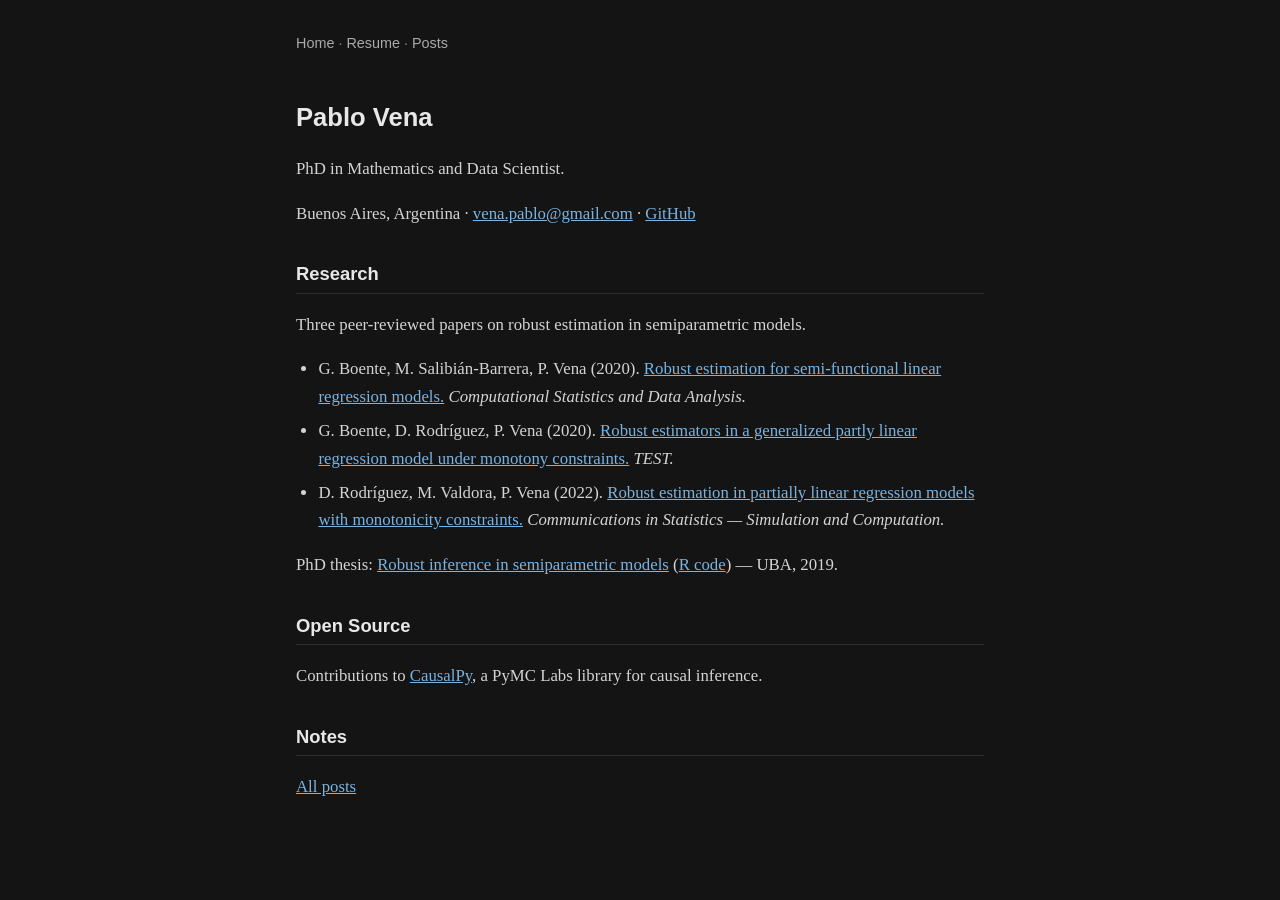
==== index.html @ 3d468047 "publish" ====
<?xml version="1.0" encoding="utf-8"?>
<!DOCTYPE html PUBLIC "-//W3C//DTD XHTML 1.0 Strict//EN"
"http://www.w3.org/TR/xhtml1/DTD/xhtml1-strict.dtd">
<html xmlns="http://www.w3.org/1999/xhtml" lang="en" xml:lang="en">
<head>
<!-- 2026-04-30 Thu 05:27 -->
<meta http-equiv="Content-Type" content="text/html;charset=utf-8" />
<meta name="viewport" content="width=device-width, initial-scale=1" />
<title>Pablo Vena</title>
<meta name="generator" content="Org Mode" />
<link rel='stylesheet' href='/style.css'>
</head>
<body>
<div id="preamble" class="status">
<nav><a href='/'>Home</a> · <a href='/resume.html'>Resume</a> · <a href='/posts/'>Posts</a></nav>
</div>
<div id="content" class="content">
<h1 class="title">Pablo Vena</h1>
<p>
PhD in Mathematics and Data Scientist.
</p>

<p>
Buenos Aires, Argentina · <a href="mailto:vena.pablo@gmail.com">vena.pablo@gmail.com</a> · <a href="https://github.com/anevolbap">GitHub</a>
</p>
<div id="outline-container-org358eabf" class="outline-2">
<h2 id="org358eabf">Research</h2>
<div class="outline-text-2" id="text-org358eabf">
<p>
Three peer-reviewed papers on robust estimation in semiparametric models.
</p>

<ul class="org-ul">
<li>G. Boente, M. Salibián-Barrera, P. Vena (2020).
<a href="https://doi.org/10.1016/j.csda.2020.107041">Robust estimation for semi-functional linear regression models.</a>
<i>Computational Statistics and Data Analysis.</i></li>

<li>G. Boente, D. Rodríguez, P. Vena (2020).
<a href="https://doi.org/10.1007/s11749-019-00629-7">Robust estimators in a generalized partly linear regression model under monotony constraints.</a>
<i>TEST.</i></li>

<li>D. Rodríguez, M. Valdora, P. Vena (2022).
<a href="https://ri.conicet.gov.ar/handle/11336/143181">Robust estimation in partially linear regression models with monotonicity constraints.</a>
<i>Communications in Statistics — Simulation and Computation.</i></li>
</ul>

<p>
PhD thesis: <a href="https://bibliotecadigital.exactas.uba.ar/collection/tesis/document/tesis_n6722_Vena">Robust inference in semiparametric models</a> (<a href="https://github.com/anevolbap/RobustFPLM">R code</a>) — UBA, 2019.
</p>
</div>
</div>
<div id="outline-container-org562a15d" class="outline-2">
<h2 id="org562a15d">Open Source</h2>
<div class="outline-text-2" id="text-org562a15d">
<p>
Contributions to <a href="https://github.com/pymc-labs/CausalPy/pulls?q=is%3Apr+author%3Aanevolbap+">CausalPy</a>, a PyMC Labs library for causal inference.
</p>
</div>
</div>
<div id="outline-container-org6419fb3" class="outline-2">
<h2 id="org6419fb3">Notes</h2>
<div class="outline-text-2" id="text-org6419fb3">
<p>
<a href="posts/index.html">All posts</a>
</p>
</div>
</div>
</div>
</body>
</html>
---- style.css ----
*, *::before, *::after { box-sizing: border-box; }

body {
  max-width: 720px;
  margin: 2rem auto;
  padding: 0 1rem;
  font-family: Georgia, serif;
  font-size: 1.05rem;
  line-height: 1.65;
  color: #d4d4d4;
  background: #141414;
}

nav {
  font-family: sans-serif;
  font-size: 0.9rem;
  margin-bottom: 2.5rem;
  color: #888;
}

nav a { color: #aaa; text-decoration: none; }
nav a:hover { color: #e0e0e0; text-decoration: underline; }

h1, h2, h3 {
  font-family: sans-serif;
  font-weight: 600;
  margin-top: 2rem;
  color: #e8e8e8;
}

h1 { font-size: 1.6rem; margin-top: 0; }
h2 { font-size: 1.15rem; border-bottom: 1px solid #2e2e2e; padding-bottom: 0.2rem; }

a { color: #7ab3e0; }
a:hover { color: #a8cfef; }

pre {
  background: #1e1e1e;
  border: 1px solid #2e2e2e;
  padding: 1rem;
  overflow-x: auto;
  font-size: 0.9rem;
  line-height: 1.4;
}

code { font-size: 0.9em; background: #1e1e1e; padding: 0.1em 0.3em; color: #d4d4d4; }
pre code { background: none; padding: 0; }

ul { padding-left: 1.4rem; }
li { margin-bottom: 0.4rem; }

em { color: #b0b0b0; }

.date { color: #666; font-size: 0.9rem; font-family: sans-serif; }
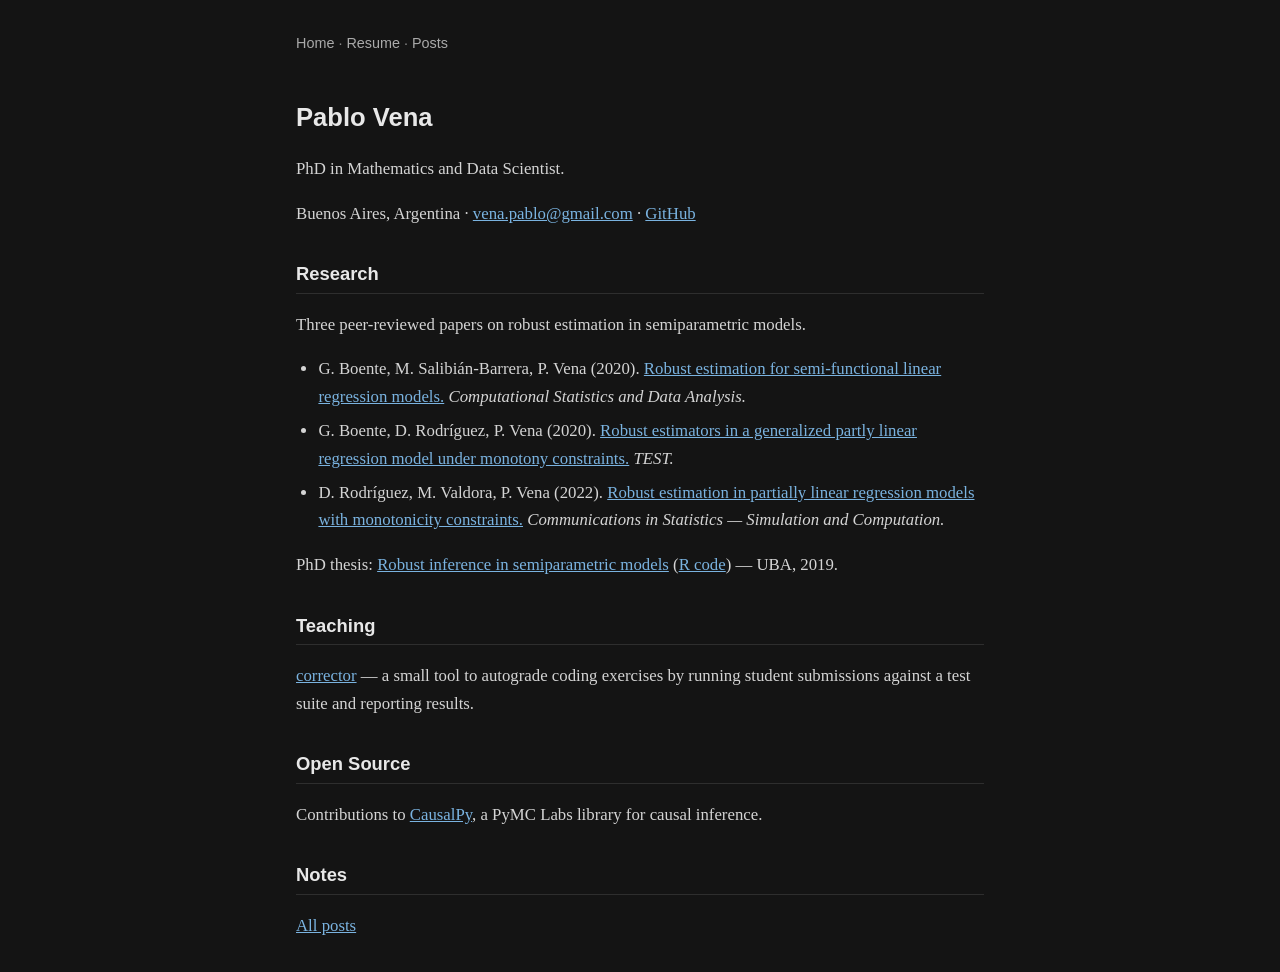
==== commit 788da029: "publish" ====
--- a/index.html
+++ b/index.html
@@ -3,7 +3,7 @@
 "http://www.w3.org/TR/xhtml1/DTD/xhtml1-strict.dtd">
 <html xmlns="http://www.w3.org/1999/xhtml" lang="en" xml:lang="en">
 <head>
-<!-- 2026-04-30 Thu 05:27 -->
+<!-- 2026-04-30 Thu 05:41 -->
 <meta http-equiv="Content-Type" content="text/html;charset=utf-8" />
 <meta name="viewport" content="width=device-width, initial-scale=1" />
 <title>Pablo Vena</title>
@@ -49,6 +49,14 @@
 </p>
 </div>
 </div>
+<div id="outline-container-org4428f82" class="outline-2">
+<h2 id="org4428f82">Teaching</h2>
+<div class="outline-text-2" id="text-org4428f82">
+<p>
+<a href="https://github.com/anevolbap/corrector/">corrector</a> — a small tool to autograde coding exercises by running student submissions against a test suite and reporting results.
+</p>
+</div>
+</div>
 <div id="outline-container-org562a15d" class="outline-2">
 <h2 id="org562a15d">Open Source</h2>
 <div class="outline-text-2" id="text-org562a15d">
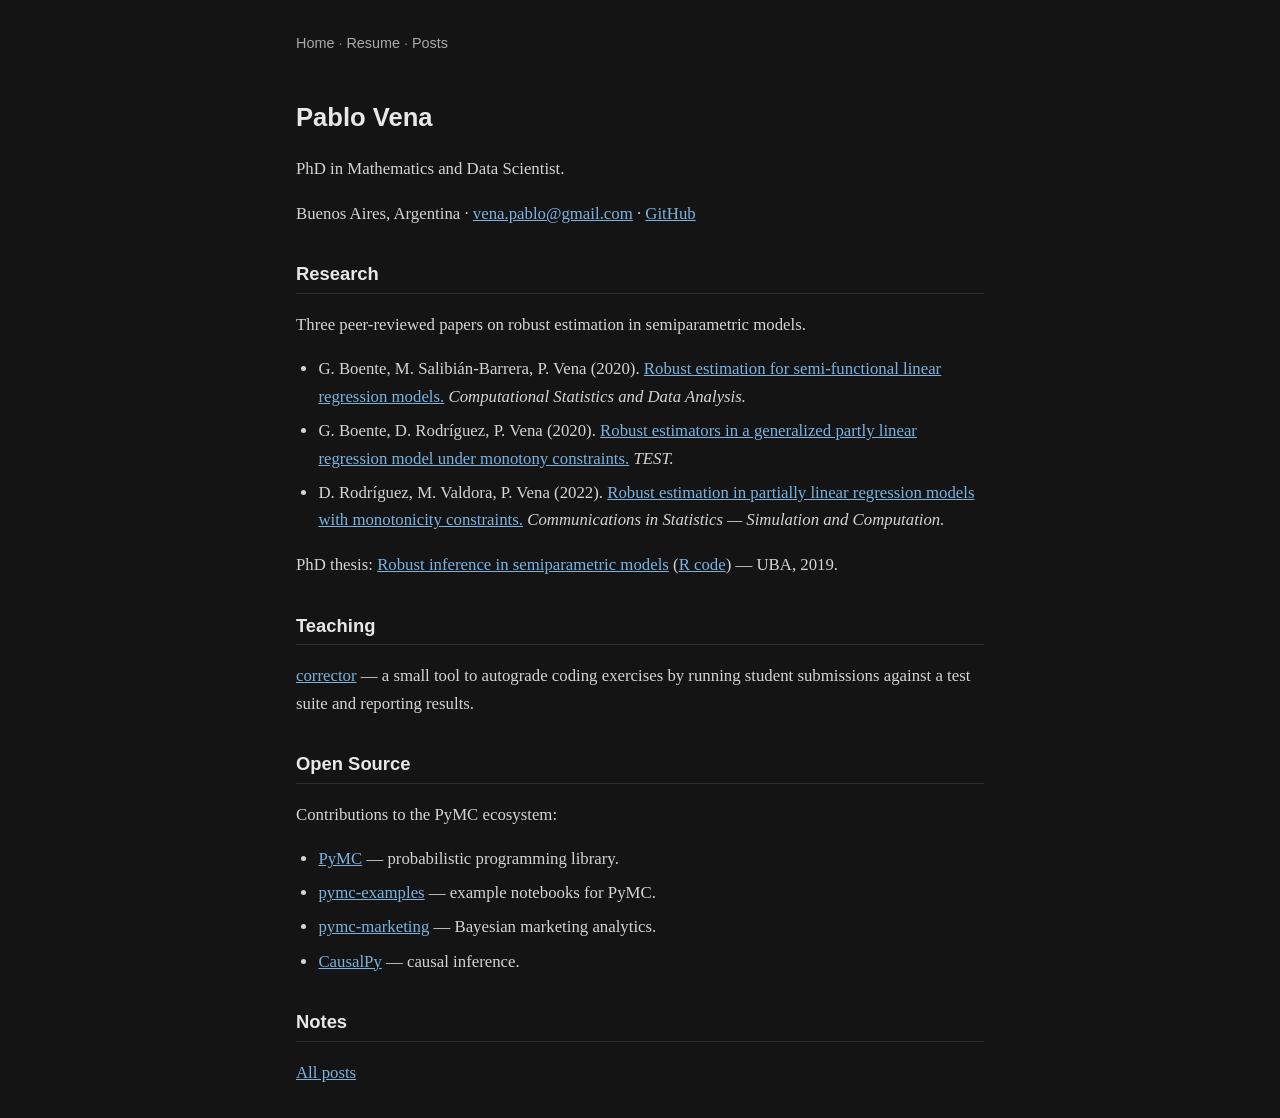
==== commit e278f26e: "publish" ====
--- a/index.html
+++ b/index.html
@@ -3,7 +3,7 @@
 "http://www.w3.org/TR/xhtml1/DTD/xhtml1-strict.dtd">
 <html xmlns="http://www.w3.org/1999/xhtml" lang="en" xml:lang="en">
 <head>
-<!-- 2026-04-30 Thu 05:41 -->
+<!-- 2026-05-08 Fri 03:19 -->
 <meta http-equiv="Content-Type" content="text/html;charset=utf-8" />
 <meta name="viewport" content="width=device-width, initial-scale=1" />
 <title>Pablo Vena</title>
@@ -23,9 +23,9 @@
 <p>
 Buenos Aires, Argentina · <a href="mailto:vena.pablo@gmail.com">vena.pablo@gmail.com</a> · <a href="https://github.com/anevolbap">GitHub</a>
 </p>
-<div id="outline-container-org358eabf" class="outline-2">
-<h2 id="org358eabf">Research</h2>
-<div class="outline-text-2" id="text-org358eabf">
+<div id="outline-container-orgeb883ad" class="outline-2">
+<h2 id="orgeb883ad">Research</h2>
+<div class="outline-text-2" id="text-orgeb883ad">
 <p>
 Three peer-reviewed papers on robust estimation in semiparametric models.
 </p>
@@ -49,25 +49,32 @@
 </p>
 </div>
 </div>
-<div id="outline-container-org4428f82" class="outline-2">
-<h2 id="org4428f82">Teaching</h2>
-<div class="outline-text-2" id="text-org4428f82">
+<div id="outline-container-org2e5677a" class="outline-2">
+<h2 id="org2e5677a">Teaching</h2>
+<div class="outline-text-2" id="text-org2e5677a">
 <p>
 <a href="https://github.com/anevolbap/corrector/">corrector</a> — a small tool to autograde coding exercises by running student submissions against a test suite and reporting results.
 </p>
 </div>
 </div>
-<div id="outline-container-org562a15d" class="outline-2">
-<h2 id="org562a15d">Open Source</h2>
-<div class="outline-text-2" id="text-org562a15d">
+<div id="outline-container-orgb09965c" class="outline-2">
+<h2 id="orgb09965c">Open Source</h2>
+<div class="outline-text-2" id="text-orgb09965c">
 <p>
-Contributions to <a href="https://github.com/pymc-labs/CausalPy/pulls?q=is%3Apr+author%3Aanevolbap+">CausalPy</a>, a PyMC Labs library for causal inference.
+Contributions to the PyMC ecosystem:
 </p>
+
+<ul class="org-ul">
+<li><a href="https://github.com/pymc-devs/pymc/pulls?q=is%3Apr+author%3Aanevolbap+">PyMC</a> — probabilistic programming library.</li>
+<li><a href="https://github.com/pymc-devs/pymc-examples/pulls?q=is%3Apr+author%3Aanevolbap+">pymc-examples</a> — example notebooks for PyMC.</li>
+<li><a href="https://github.com/pymc-labs/pymc-marketing/pulls?q=is%3Apr+author%3Aanevolbap+">pymc-marketing</a> — Bayesian marketing analytics.</li>
+<li><a href="https://github.com/pymc-labs/CausalPy/pulls?q=is%3Apr+author%3Aanevolbap+">CausalPy</a> — causal inference.</li>
+</ul>
 </div>
 </div>
-<div id="outline-container-org6419fb3" class="outline-2">
-<h2 id="org6419fb3">Notes</h2>
-<div class="outline-text-2" id="text-org6419fb3">
+<div id="outline-container-orgf9a51ac" class="outline-2">
+<h2 id="orgf9a51ac">Notes</h2>
+<div class="outline-text-2" id="text-orgf9a51ac">
 <p>
 <a href="posts/index.html">All posts</a>
 </p>
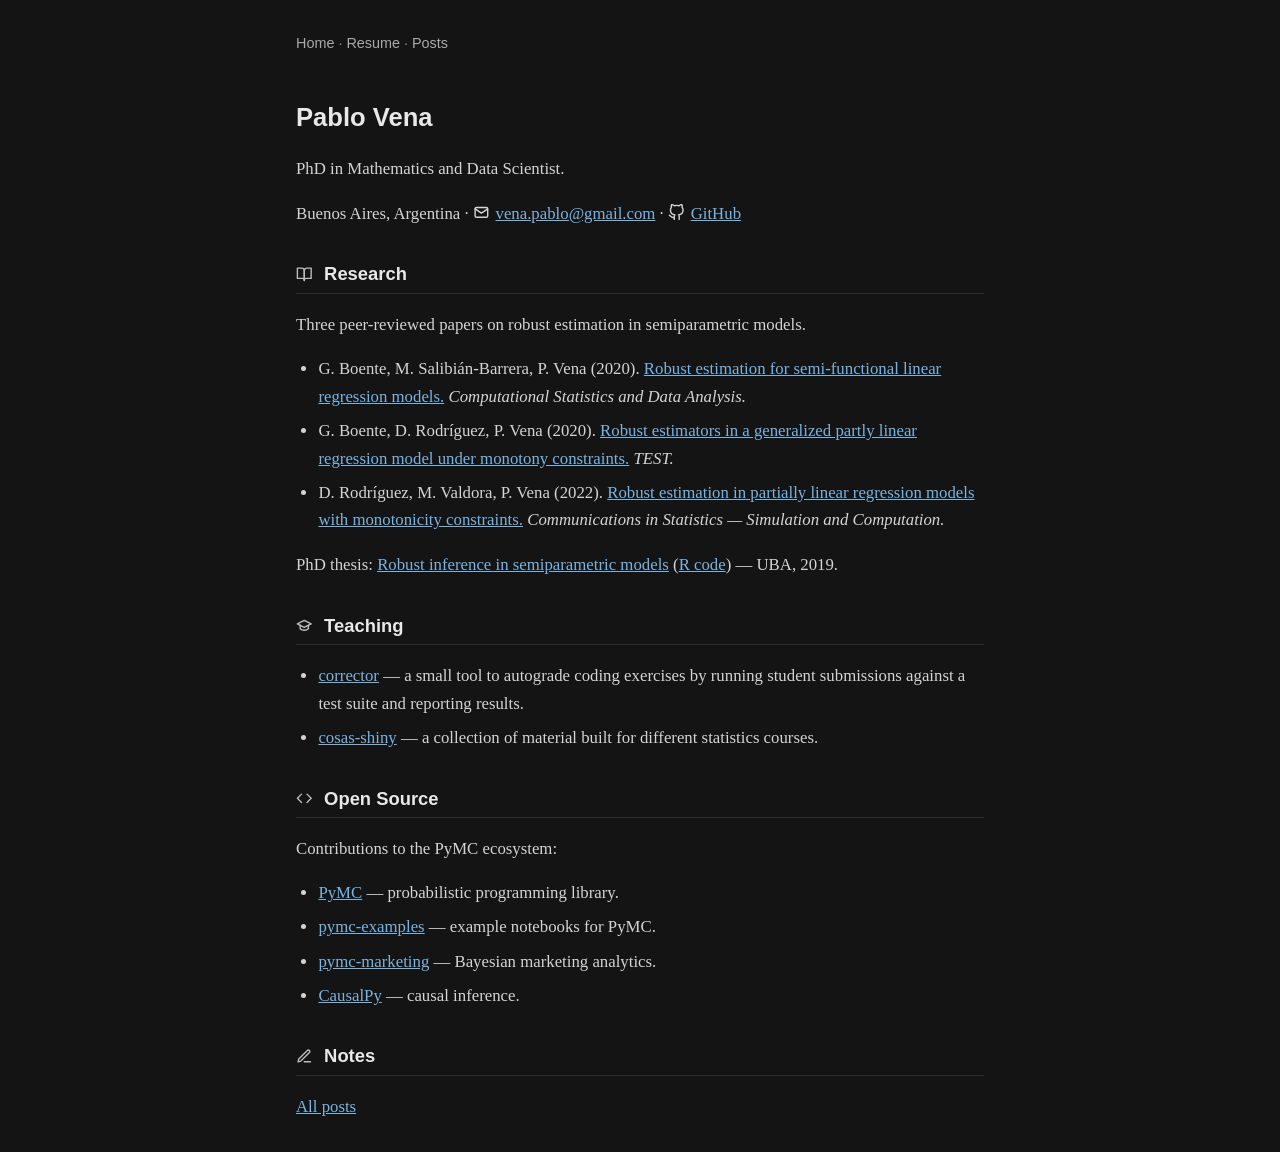
==== commit 8a01f7b0: "publish" ====
--- a/index.html
+++ b/index.html
@@ -3,7 +3,7 @@
 "http://www.w3.org/TR/xhtml1/DTD/xhtml1-strict.dtd">
 <html xmlns="http://www.w3.org/1999/xhtml" lang="en" xml:lang="en">
 <head>
-<!-- 2026-05-08 Fri 03:19 -->
+<!-- 2026-05-09 Sat 09:16 -->
 <meta http-equiv="Content-Type" content="text/html;charset=utf-8" />
 <meta name="viewport" content="width=device-width, initial-scale=1" />
 <title>Pablo Vena</title>
@@ -21,11 +21,11 @@
 </p>
 
 <p>
-Buenos Aires, Argentina · <a href="mailto:vena.pablo@gmail.com">vena.pablo@gmail.com</a> · <a href="https://github.com/anevolbap">GitHub</a>
+Buenos Aires, Argentina · <svg class="icon" viewBox="0 0 24 24" aria-hidden="true"><rect x="3" y="5" width="18" height="14" rx="2"/><path d="m3 7 9 6 9-6"/></svg><a href="mailto:vena.pablo@gmail.com">vena.pablo@gmail.com</a> · <svg class="icon" viewBox="0 0 24 24" aria-hidden="true"><path d="M9 19c-5 1.5-5-2.5-7-3m14 6v-3.87a3.37 3.37 0 0 0-.94-2.61c3.14-.35 6.44-1.54 6.44-7A5.44 5.44 0 0 0 20 4.77 5.07 5.07 0 0 0 19.91 1S18.73.65 16 2.48a13.38 13.38 0 0 0-7 0C6.27.65 5.09 1 5.09 1A5.07 5.07 0 0 0 5 4.77a5.44 5.44 0 0 0-1.5 3.78c0 5.42 3.3 6.61 6.44 7A3.37 3.37 0 0 0 9 18.13V22"/></svg><a href="https://github.com/anevolbap">GitHub</a>
 </p>
-<div id="outline-container-orgeb883ad" class="outline-2">
-<h2 id="orgeb883ad">Research</h2>
-<div class="outline-text-2" id="text-orgeb883ad">
+<div id="outline-container-org2315636" class="outline-2">
+<h2 id="org2315636"><svg class="icon" viewBox="0 0 24 24" aria-hidden="true"><path d="M2 3h6a4 4 0 0 1 4 4v14a3 3 0 0 0-3-3H2z"/><path d="M22 3h-6a4 4 0 0 0-4 4v14a3 3 0 0 1 3-3h7z"/></svg> Research</h2>
+<div class="outline-text-2" id="text-org2315636">
 <p>
 Three peer-reviewed papers on robust estimation in semiparametric models.
 </p>
@@ -40,7 +40,7 @@
 <i>TEST.</i></li>
 
 <li>D. Rodríguez, M. Valdora, P. Vena (2022).
-<a href="https://ri.conicet.gov.ar/handle/11336/143181">Robust estimation in partially linear regression models with monotonicity constraints.</a>
+<a href="https://www.tandfonline.com/doi/full/10.1080/03610918.2019.1691732">Robust estimation in partially linear regression models with monotonicity constraints.</a>
 <i>Communications in Statistics — Simulation and Computation.</i></li>
 </ul>
 
@@ -49,17 +49,18 @@
 </p>
 </div>
 </div>
-<div id="outline-container-org2e5677a" class="outline-2">
-<h2 id="org2e5677a">Teaching</h2>
-<div class="outline-text-2" id="text-org2e5677a">
-<p>
-<a href="https://github.com/anevolbap/corrector/">corrector</a> — a small tool to autograde coding exercises by running student submissions against a test suite and reporting results.
-</p>
+<div id="outline-container-org42e0d13" class="outline-2">
+<h2 id="org42e0d13"><svg class="icon" viewBox="0 0 24 24" aria-hidden="true"><path d="M22 10 12 5 2 10l10 5 10-5z"/><path d="M6 12v5c3 3 9 3 12 0v-5"/></svg> Teaching</h2>
+<div class="outline-text-2" id="text-org42e0d13">
+<ul class="org-ul">
+<li><a href="https://github.com/anevolbap/corrector/">corrector</a> — a small tool to autograde coding exercises by running student submissions against a test suite and reporting results.</li>
+<li><a href="https://github.com/anevolbap/cosas-shiny/">cosas-shiny</a> — a collection of material built for different statistics courses.</li>
+</ul>
 </div>
 </div>
-<div id="outline-container-orgb09965c" class="outline-2">
-<h2 id="orgb09965c">Open Source</h2>
-<div class="outline-text-2" id="text-orgb09965c">
+<div id="outline-container-org5f9ad91" class="outline-2">
+<h2 id="org5f9ad91"><svg class="icon" viewBox="0 0 24 24" aria-hidden="true"><polyline points="16 18 22 12 16 6"/><polyline points="8 6 2 12 8 18"/></svg> Open Source</h2>
+<div class="outline-text-2" id="text-org5f9ad91">
 <p>
 Contributions to the PyMC ecosystem:
 </p>
@@ -72,9 +73,9 @@
 </ul>
 </div>
 </div>
-<div id="outline-container-orgf9a51ac" class="outline-2">
-<h2 id="orgf9a51ac">Notes</h2>
-<div class="outline-text-2" id="text-orgf9a51ac">
+<div id="outline-container-org04fd5ea" class="outline-2">
+<h2 id="org04fd5ea"><svg class="icon" viewBox="0 0 24 24" aria-hidden="true"><path d="M12 20h9"/><path d="M16.5 3.5a2.121 2.121 0 0 1 3 3L7 19l-4 1 1-4z"/></svg> Notes</h2>
+<div class="outline-text-2" id="text-org04fd5ea">
 <p>
 <a href="posts/index.html">All posts</a>
 </p>
--- a/style.css
+++ b/style.css
@@ -52,3 +52,18 @@
 em { color: #b0b0b0; }
 
 .date { color: #666; font-size: 0.9rem; font-family: sans-serif; }
+
+.icon {
+  display: inline-block;
+  width: 1em;
+  height: 1em;
+  vertical-align: -0.12em;
+  margin-right: 0.35em;
+  fill: none;
+  stroke: currentColor;
+  stroke-width: 2;
+  stroke-linecap: round;
+  stroke-linejoin: round;
+}
+
+h2 .icon { width: 0.9em; height: 0.9em; opacity: 0.8; }
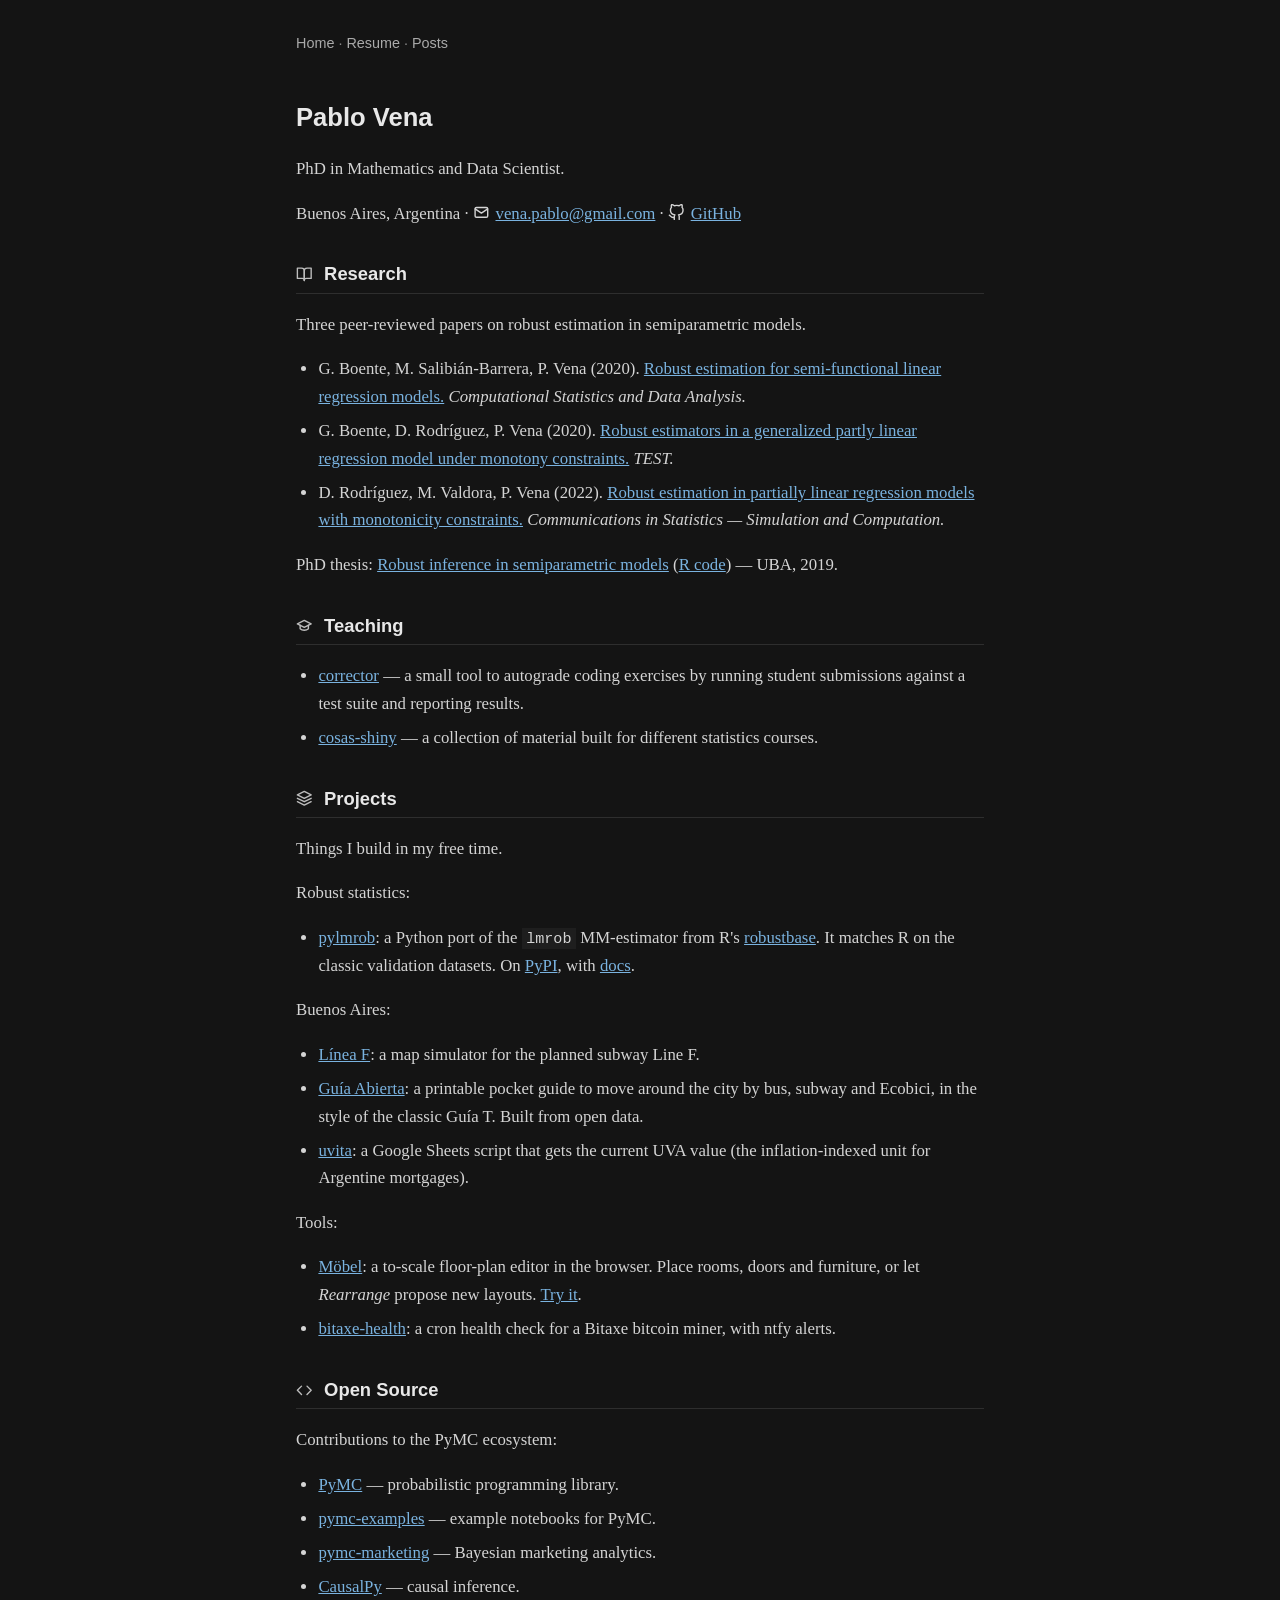
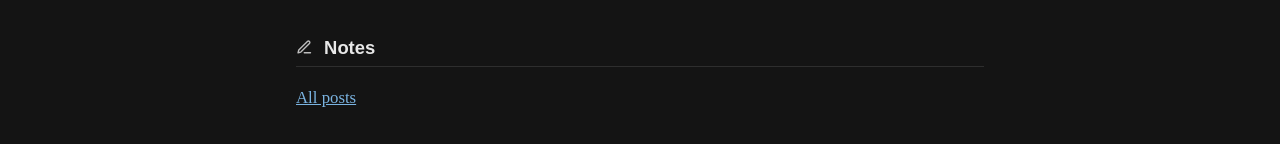
==== commit 53c7aba2: "feat: add projects section to home page" ====
--- a/index.html
+++ b/index.html
@@ -3,7 +3,7 @@
 "http://www.w3.org/TR/xhtml1/DTD/xhtml1-strict.dtd">
 <html xmlns="http://www.w3.org/1999/xhtml" lang="en" xml:lang="en">
 <head>
-<!-- 2026-05-09 Sat 09:16 -->
+<!-- 2026-09-16 Wed 09:48 -->
 <meta http-equiv="Content-Type" content="text/html;charset=utf-8" />
 <meta name="viewport" content="width=device-width, initial-scale=1" />
 <title>Pablo Vena</title>
@@ -23,9 +23,9 @@
 <p>
 Buenos Aires, Argentina · <svg class="icon" viewBox="0 0 24 24" aria-hidden="true"><rect x="3" y="5" width="18" height="14" rx="2"/><path d="m3 7 9 6 9-6"/></svg><a href="mailto:vena.pablo@gmail.com">vena.pablo@gmail.com</a> · <svg class="icon" viewBox="0 0 24 24" aria-hidden="true"><path d="M9 19c-5 1.5-5-2.5-7-3m14 6v-3.87a3.37 3.37 0 0 0-.94-2.61c3.14-.35 6.44-1.54 6.44-7A5.44 5.44 0 0 0 20 4.77 5.07 5.07 0 0 0 19.91 1S18.73.65 16 2.48a13.38 13.38 0 0 0-7 0C6.27.65 5.09 1 5.09 1A5.07 5.07 0 0 0 5 4.77a5.44 5.44 0 0 0-1.5 3.78c0 5.42 3.3 6.61 6.44 7A3.37 3.37 0 0 0 9 18.13V22"/></svg><a href="https://github.com/anevolbap">GitHub</a>
 </p>
-<div id="outline-container-org2315636" class="outline-2">
-<h2 id="org2315636"><svg class="icon" viewBox="0 0 24 24" aria-hidden="true"><path d="M2 3h6a4 4 0 0 1 4 4v14a3 3 0 0 0-3-3H2z"/><path d="M22 3h-6a4 4 0 0 0-4 4v14a3 3 0 0 1 3-3h7z"/></svg> Research</h2>
-<div class="outline-text-2" id="text-org2315636">
+<div id="outline-container-org51d39aa" class="outline-2">
+<h2 id="org51d39aa"><svg class="icon" viewBox="0 0 24 24" aria-hidden="true"><path d="M2 3h6a4 4 0 0 1 4 4v14a3 3 0 0 0-3-3H2z"/><path d="M22 3h-6a4 4 0 0 0-4 4v14a3 3 0 0 1 3-3h7z"/></svg> Research</h2>
+<div class="outline-text-2" id="text-org51d39aa">
 <p>
 Three peer-reviewed papers on robust estimation in semiparametric models.
 </p>
@@ -49,18 +49,53 @@
 </p>
 </div>
 </div>
-<div id="outline-container-org42e0d13" class="outline-2">
-<h2 id="org42e0d13"><svg class="icon" viewBox="0 0 24 24" aria-hidden="true"><path d="M22 10 12 5 2 10l10 5 10-5z"/><path d="M6 12v5c3 3 9 3 12 0v-5"/></svg> Teaching</h2>
-<div class="outline-text-2" id="text-org42e0d13">
+<div id="outline-container-org3a9e752" class="outline-2">
+<h2 id="org3a9e752"><svg class="icon" viewBox="0 0 24 24" aria-hidden="true"><path d="M22 10 12 5 2 10l10 5 10-5z"/><path d="M6 12v5c3 3 9 3 12 0v-5"/></svg> Teaching</h2>
+<div class="outline-text-2" id="text-org3a9e752">
 <ul class="org-ul">
 <li><a href="https://github.com/anevolbap/corrector/">corrector</a> — a small tool to autograde coding exercises by running student submissions against a test suite and reporting results.</li>
 <li><a href="https://github.com/anevolbap/cosas-shiny/">cosas-shiny</a> — a collection of material built for different statistics courses.</li>
 </ul>
 </div>
 </div>
-<div id="outline-container-org5f9ad91" class="outline-2">
-<h2 id="org5f9ad91"><svg class="icon" viewBox="0 0 24 24" aria-hidden="true"><polyline points="16 18 22 12 16 6"/><polyline points="8 6 2 12 8 18"/></svg> Open Source</h2>
-<div class="outline-text-2" id="text-org5f9ad91">
+<div id="outline-container-org4a9fb4c" class="outline-2">
+<h2 id="org4a9fb4c"><svg class="icon" viewBox="0 0 24 24" aria-hidden="true"><path d="M12 2 2 7l10 5 10-5z"/><path d="m2 17 10 5 10-5"/><path d="m2 12 10 5 10-5"/></svg> Projects</h2>
+<div class="outline-text-2" id="text-org4a9fb4c">
+<p>
+Things I build in my free time.
+</p>
+
+<p>
+Robust statistics:
+</p>
+
+<ul class="org-ul">
+<li><a href="https://github.com/anevolbap/pyrobustlm">pylmrob</a>: a Python port of the <code>lmrob</code> MM-estimator from R's <a href="https://cran.r-project.org/package=robustbase">robustbase</a>. It matches R on the classic validation datasets. On <a href="https://pypi.org/project/pylmrob/">PyPI</a>, with <a href="https://pyrobustlm.readthedocs.io">docs</a>.</li>
+</ul>
+
+<p>
+Buenos Aires:
+</p>
+
+<ul class="org-ul">
+<li><a href="https://linea-f.anevolbap.workers.dev">Línea F</a>: a map simulator for the planned subway Line F.</li>
+<li><a href="https://github.com/anevolbap/guia-abierta">Guía Abierta</a>: a printable pocket guide to move around the city by bus, subway and Ecobici, in the style of the classic Guía T. Built from open data.</li>
+<li><a href="https://github.com/anevolbap/uvita">uvita</a>: a Google Sheets script that gets the current UVA value (the inflation-indexed unit for Argentine mortgages).</li>
+</ul>
+
+<p>
+Tools:
+</p>
+
+<ul class="org-ul">
+<li><a href="https://github.com/anevolbap/mobel">Möbel</a>: a to-scale floor-plan editor in the browser. Place rooms, doors and furniture, or let <i>Rearrange</i> propose new layouts. <a href="https://anevolbap.github.io/mobel/">Try it</a>.</li>
+<li><a href="https://github.com/anevolbap/bitaxe-health">bitaxe-health</a>: a cron health check for a Bitaxe bitcoin miner, with ntfy alerts.</li>
+</ul>
+</div>
+</div>
+<div id="outline-container-orgd4acb58" class="outline-2">
+<h2 id="orgd4acb58"><svg class="icon" viewBox="0 0 24 24" aria-hidden="true"><polyline points="16 18 22 12 16 6"/><polyline points="8 6 2 12 8 18"/></svg> Open Source</h2>
+<div class="outline-text-2" id="text-orgd4acb58">
 <p>
 Contributions to the PyMC ecosystem:
 </p>
@@ -73,9 +108,9 @@
 </ul>
 </div>
 </div>
-<div id="outline-container-org04fd5ea" class="outline-2">
-<h2 id="org04fd5ea"><svg class="icon" viewBox="0 0 24 24" aria-hidden="true"><path d="M12 20h9"/><path d="M16.5 3.5a2.121 2.121 0 0 1 3 3L7 19l-4 1 1-4z"/></svg> Notes</h2>
-<div class="outline-text-2" id="text-org04fd5ea">
+<div id="outline-container-org4340d9e" class="outline-2">
+<h2 id="org4340d9e"><svg class="icon" viewBox="0 0 24 24" aria-hidden="true"><path d="M12 20h9"/><path d="M16.5 3.5a2.121 2.121 0 0 1 3 3L7 19l-4 1 1-4z"/></svg> Notes</h2>
+<div class="outline-text-2" id="text-org4340d9e">
 <p>
 <a href="posts/index.html">All posts</a>
 </p>
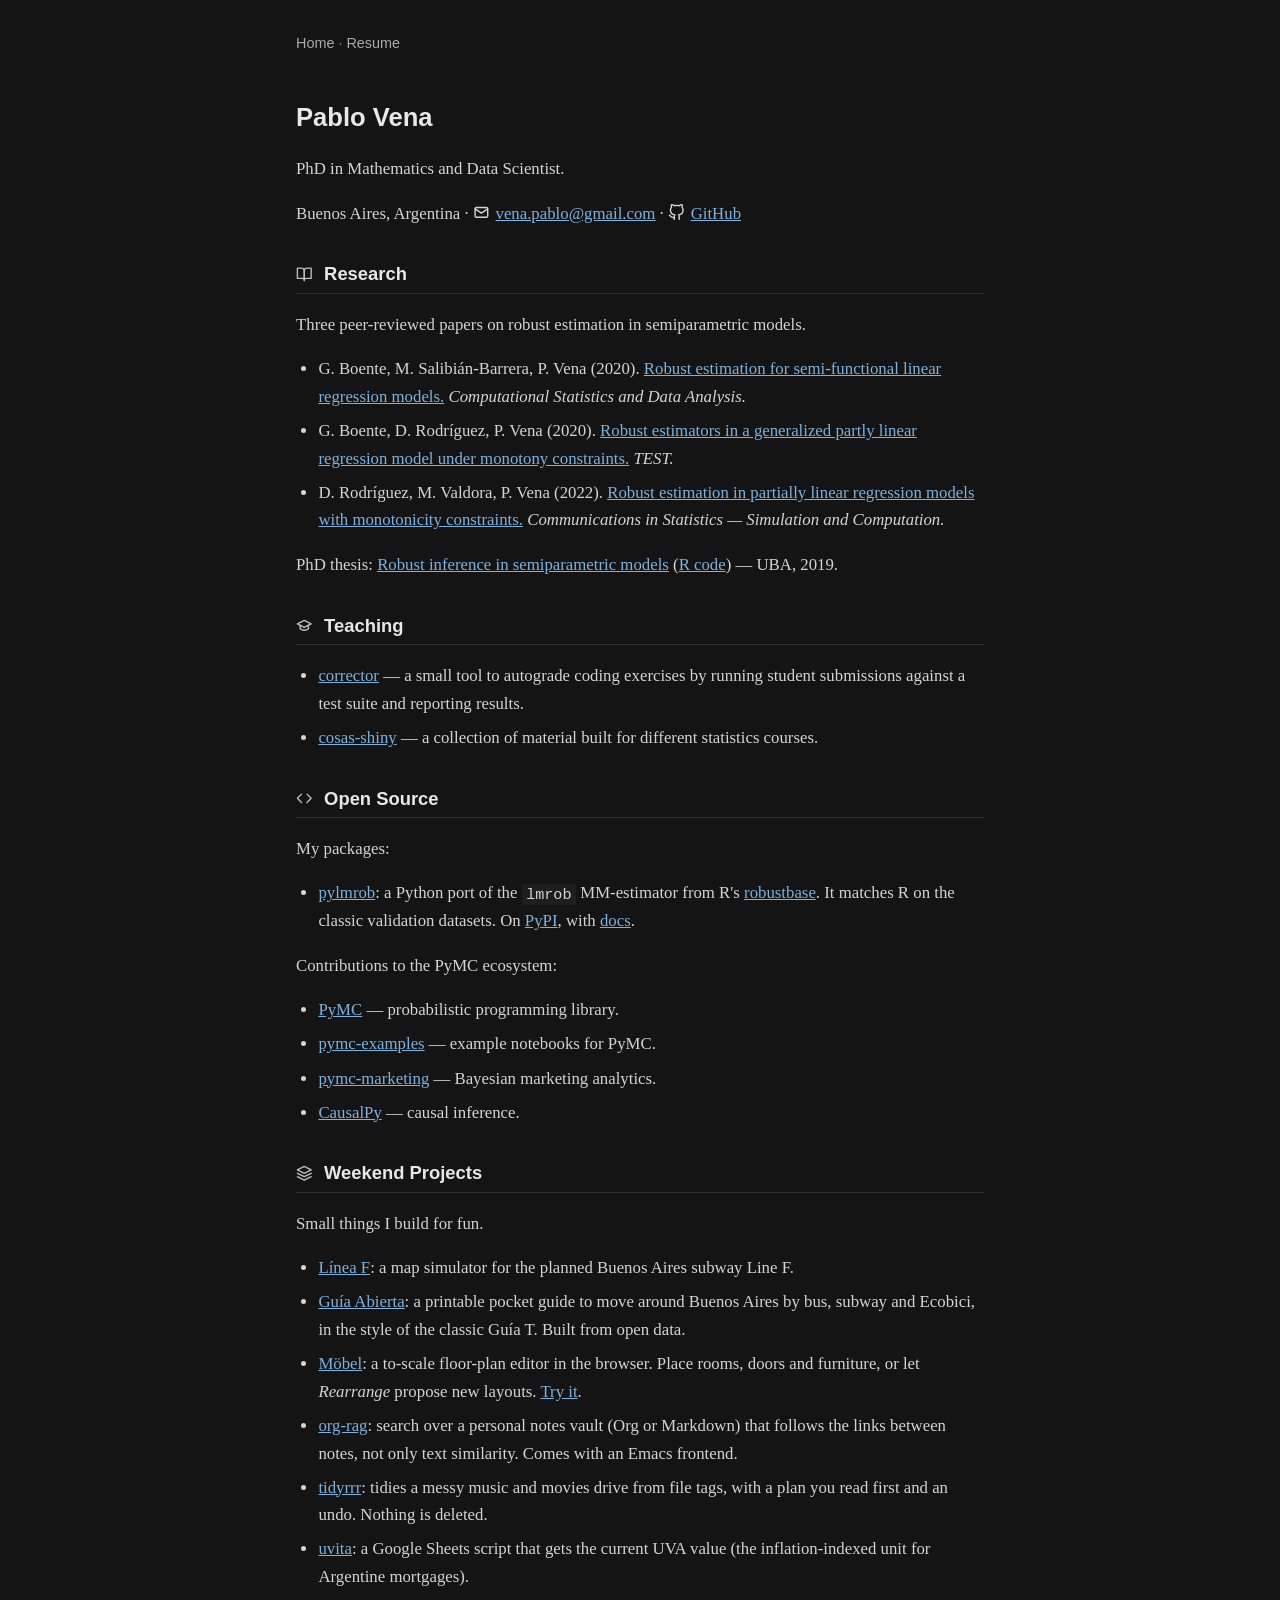
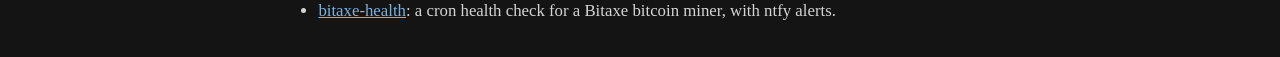
==== commit d6b701ec: "feat: split projects into open source and weekend projects" ====
--- a/index.html
+++ b/index.html
@@ -3,7 +3,7 @@
 "http://www.w3.org/TR/xhtml1/DTD/xhtml1-strict.dtd">
 <html xmlns="http://www.w3.org/1999/xhtml" lang="en" xml:lang="en">
 <head>
-<!-- 2026-09-16 Wed 09:48 -->
+<!-- 2026-09-16 Wed 09:59 -->
 <meta http-equiv="Content-Type" content="text/html;charset=utf-8" />
 <meta name="viewport" content="width=device-width, initial-scale=1" />
 <title>Pablo Vena</title>
@@ -12,7 +12,7 @@
 </head>
 <body>
 <div id="preamble" class="status">
-<nav><a href='/'>Home</a> · <a href='/resume.html'>Resume</a> · <a href='/posts/'>Posts</a></nav>
+<nav><a href='/'>Home</a> · <a href='/resume.html'>Resume</a></nav>
 </div>
 <div id="content" class="content">
 <h1 class="title">Pablo Vena</h1>
@@ -23,9 +23,9 @@
 <p>
 Buenos Aires, Argentina · <svg class="icon" viewBox="0 0 24 24" aria-hidden="true"><rect x="3" y="5" width="18" height="14" rx="2"/><path d="m3 7 9 6 9-6"/></svg><a href="mailto:vena.pablo@gmail.com">vena.pablo@gmail.com</a> · <svg class="icon" viewBox="0 0 24 24" aria-hidden="true"><path d="M9 19c-5 1.5-5-2.5-7-3m14 6v-3.87a3.37 3.37 0 0 0-.94-2.61c3.14-.35 6.44-1.54 6.44-7A5.44 5.44 0 0 0 20 4.77 5.07 5.07 0 0 0 19.91 1S18.73.65 16 2.48a13.38 13.38 0 0 0-7 0C6.27.65 5.09 1 5.09 1A5.07 5.07 0 0 0 5 4.77a5.44 5.44 0 0 0-1.5 3.78c0 5.42 3.3 6.61 6.44 7A3.37 3.37 0 0 0 9 18.13V22"/></svg><a href="https://github.com/anevolbap">GitHub</a>
 </p>
-<div id="outline-container-org51d39aa" class="outline-2">
-<h2 id="org51d39aa"><svg class="icon" viewBox="0 0 24 24" aria-hidden="true"><path d="M2 3h6a4 4 0 0 1 4 4v14a3 3 0 0 0-3-3H2z"/><path d="M22 3h-6a4 4 0 0 0-4 4v14a3 3 0 0 1 3-3h7z"/></svg> Research</h2>
-<div class="outline-text-2" id="text-org51d39aa">
+<div id="outline-container-orgfb60aaa" class="outline-2">
+<h2 id="orgfb60aaa"><svg class="icon" viewBox="0 0 24 24" aria-hidden="true"><path d="M2 3h6a4 4 0 0 1 4 4v14a3 3 0 0 0-3-3H2z"/><path d="M22 3h-6a4 4 0 0 0-4 4v14a3 3 0 0 1 3-3h7z"/></svg> Research</h2>
+<div class="outline-text-2" id="text-orgfb60aaa">
 <p>
 Three peer-reviewed papers on robust estimation in semiparametric models.
 </p>
@@ -49,53 +49,26 @@
 </p>
 </div>
 </div>
-<div id="outline-container-org3a9e752" class="outline-2">
-<h2 id="org3a9e752"><svg class="icon" viewBox="0 0 24 24" aria-hidden="true"><path d="M22 10 12 5 2 10l10 5 10-5z"/><path d="M6 12v5c3 3 9 3 12 0v-5"/></svg> Teaching</h2>
-<div class="outline-text-2" id="text-org3a9e752">
+<div id="outline-container-orgab12c07" class="outline-2">
+<h2 id="orgab12c07"><svg class="icon" viewBox="0 0 24 24" aria-hidden="true"><path d="M22 10 12 5 2 10l10 5 10-5z"/><path d="M6 12v5c3 3 9 3 12 0v-5"/></svg> Teaching</h2>
+<div class="outline-text-2" id="text-orgab12c07">
 <ul class="org-ul">
 <li><a href="https://github.com/anevolbap/corrector/">corrector</a> — a small tool to autograde coding exercises by running student submissions against a test suite and reporting results.</li>
 <li><a href="https://github.com/anevolbap/cosas-shiny/">cosas-shiny</a> — a collection of material built for different statistics courses.</li>
 </ul>
 </div>
 </div>
-<div id="outline-container-org4a9fb4c" class="outline-2">
-<h2 id="org4a9fb4c"><svg class="icon" viewBox="0 0 24 24" aria-hidden="true"><path d="M12 2 2 7l10 5 10-5z"/><path d="m2 17 10 5 10-5"/><path d="m2 12 10 5 10-5"/></svg> Projects</h2>
-<div class="outline-text-2" id="text-org4a9fb4c">
+<div id="outline-container-org9516504" class="outline-2">
+<h2 id="org9516504"><svg class="icon" viewBox="0 0 24 24" aria-hidden="true"><polyline points="16 18 22 12 16 6"/><polyline points="8 6 2 12 8 18"/></svg> Open Source</h2>
+<div class="outline-text-2" id="text-org9516504">
 <p>
-Things I build in my free time.
-</p>
-
-<p>
-Robust statistics:
+My packages:
 </p>
 
 <ul class="org-ul">
 <li><a href="https://github.com/anevolbap/pyrobustlm">pylmrob</a>: a Python port of the <code>lmrob</code> MM-estimator from R's <a href="https://cran.r-project.org/package=robustbase">robustbase</a>. It matches R on the classic validation datasets. On <a href="https://pypi.org/project/pylmrob/">PyPI</a>, with <a href="https://pyrobustlm.readthedocs.io">docs</a>.</li>
 </ul>
 
-<p>
-Buenos Aires:
-</p>
-
-<ul class="org-ul">
-<li><a href="https://linea-f.anevolbap.workers.dev">Línea F</a>: a map simulator for the planned subway Line F.</li>
-<li><a href="https://github.com/anevolbap/guia-abierta">Guía Abierta</a>: a printable pocket guide to move around the city by bus, subway and Ecobici, in the style of the classic Guía T. Built from open data.</li>
-<li><a href="https://github.com/anevolbap/uvita">uvita</a>: a Google Sheets script that gets the current UVA value (the inflation-indexed unit for Argentine mortgages).</li>
-</ul>
-
-<p>
-Tools:
-</p>
-
-<ul class="org-ul">
-<li><a href="https://github.com/anevolbap/mobel">Möbel</a>: a to-scale floor-plan editor in the browser. Place rooms, doors and furniture, or let <i>Rearrange</i> propose new layouts. <a href="https://anevolbap.github.io/mobel/">Try it</a>.</li>
-<li><a href="https://github.com/anevolbap/bitaxe-health">bitaxe-health</a>: a cron health check for a Bitaxe bitcoin miner, with ntfy alerts.</li>
-</ul>
-</div>
-</div>
-<div id="outline-container-orgd4acb58" class="outline-2">
-<h2 id="orgd4acb58"><svg class="icon" viewBox="0 0 24 24" aria-hidden="true"><polyline points="16 18 22 12 16 6"/><polyline points="8 6 2 12 8 18"/></svg> Open Source</h2>
-<div class="outline-text-2" id="text-orgd4acb58">
 <p>
 Contributions to the PyMC ecosystem:
 </p>
@@ -108,12 +81,22 @@
 </ul>
 </div>
 </div>
-<div id="outline-container-org4340d9e" class="outline-2">
-<h2 id="org4340d9e"><svg class="icon" viewBox="0 0 24 24" aria-hidden="true"><path d="M12 20h9"/><path d="M16.5 3.5a2.121 2.121 0 0 1 3 3L7 19l-4 1 1-4z"/></svg> Notes</h2>
-<div class="outline-text-2" id="text-org4340d9e">
+<div id="outline-container-orgbda582a" class="outline-2">
+<h2 id="orgbda582a"><svg class="icon" viewBox="0 0 24 24" aria-hidden="true"><path d="M12 2 2 7l10 5 10-5z"/><path d="m2 17 10 5 10-5"/><path d="m2 12 10 5 10-5"/></svg> Weekend Projects</h2>
+<div class="outline-text-2" id="text-orgbda582a">
 <p>
-<a href="posts/index.html">All posts</a>
+Small things I build for fun.
 </p>
+
+<ul class="org-ul">
+<li><a href="https://linea-f.anevolbap.workers.dev">Línea F</a>: a map simulator for the planned Buenos Aires subway Line F.</li>
+<li><a href="https://github.com/anevolbap/guia-abierta">Guía Abierta</a>: a printable pocket guide to move around Buenos Aires by bus, subway and Ecobici, in the style of the classic Guía T. Built from open data.</li>
+<li><a href="https://github.com/anevolbap/mobel">Möbel</a>: a to-scale floor-plan editor in the browser. Place rooms, doors and furniture, or let <i>Rearrange</i> propose new layouts. <a href="https://anevolbap.github.io/mobel/">Try it</a>.</li>
+<li><a href="https://github.com/anevolbap/org-rag">org-rag</a>: search over a personal notes vault (Org or Markdown) that follows the links between notes, not only text similarity. Comes with an Emacs frontend.</li>
+<li><a href="https://github.com/anevolbap/tidyrrr">tidyrrr</a>: tidies a messy music and movies drive from file tags, with a plan you read first and an undo. Nothing is deleted.</li>
+<li><a href="https://github.com/anevolbap/uvita">uvita</a>: a Google Sheets script that gets the current UVA value (the inflation-indexed unit for Argentine mortgages).</li>
+<li><a href="https://github.com/anevolbap/bitaxe-health">bitaxe-health</a>: a cron health check for a Bitaxe bitcoin miner, with ntfy alerts.</li>
+</ul>
 </div>
 </div>
 </div>
